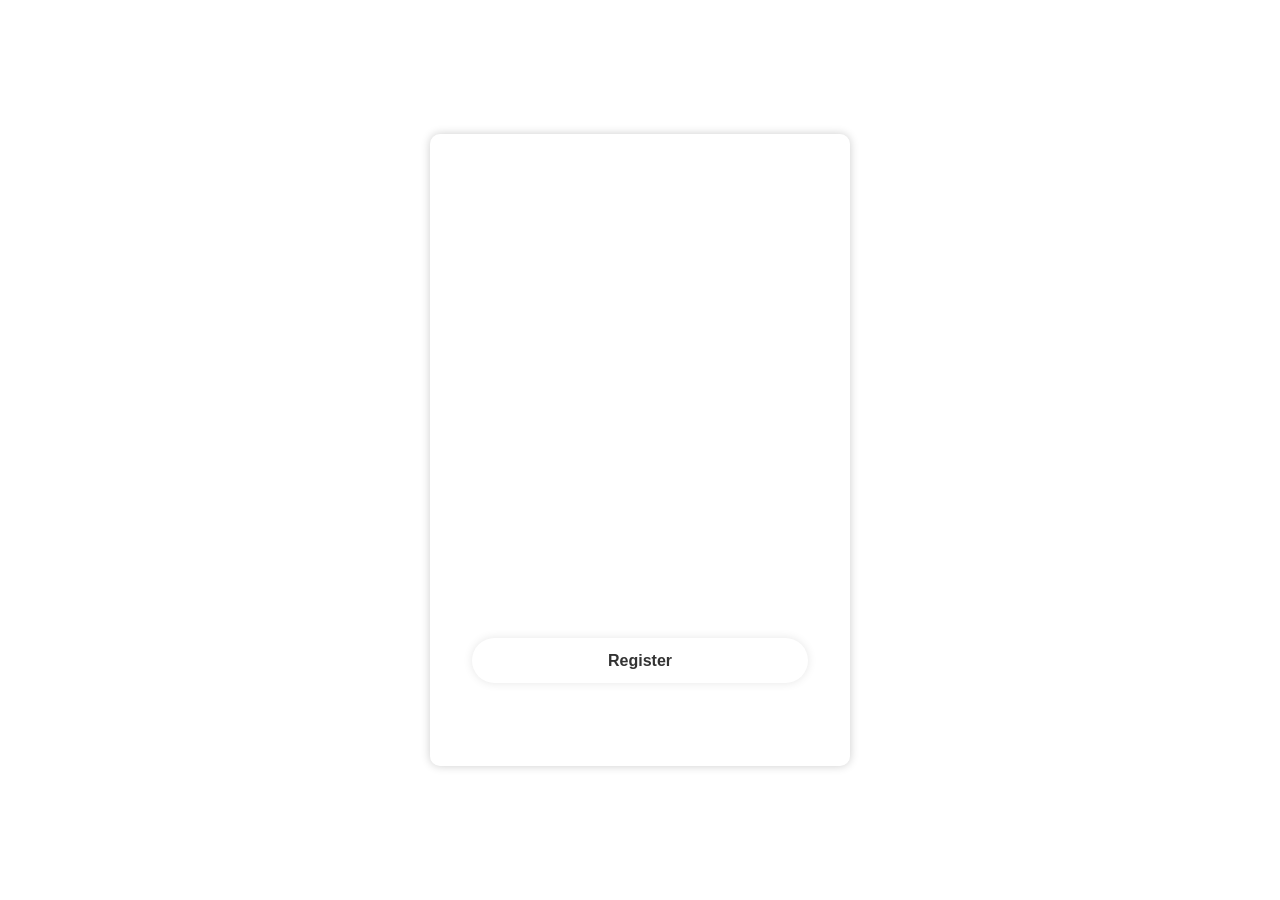
==== register.html @ 2690976f "Add files via upload" ====
<!DOCTYPE html>
<html lang="en">
<head>
    <meta charset="UTF-8">
    <meta name="viewport" content="width=device-width, initial-scale=1.0">
    <title>Register</title>

    <link rel="stylesheet" href="style.css">

    <link href="https://unpkg.com/boxicons@2.1.4/css/boxicons.min.css" rel="stylesheet">
</head>

<body>

    <div class="wrapper">

        <form action="">
            <h1>Register</h1>

            <div class="input-box">
                <input type="text" placeholder="Username" required>
                <i class="bx bxs-user"></i>
            </div>

            <div class="input-box">
                <input type="email" placeholder="Email Address" required>
                <i class="bx bxs-envelope"></i>
            </div>

            <div class="input-box">
                <input type="tel" placeholder="Phone Number" required>
                <i class="bx bxs-phone"></i>
            </div>

            <div class="input-box">
                <input type="password" placeholder="Password" required>
                <i class="bx bxs-lock-alt"></i>
            </div>

            <div class="input-box">
                <input type="password" placeholder="Confirm Password" required>
                <i class="bx bxs-shield"></i>
            </div>

            <button type="submit" class="btn">Register</button>

            <div class="register-link">
                <p>
                    Already have an account?
                    <a href="index.html">Login Here</a>
                </p>
            </div>

        </form>

    </div>

</body>
</html>
---- style.css ----
* {
    margin: 0;
    padding: 0;
    box-sizing: border-box;
    font-family: "Poppins", sans-serif;}

body {
    display: flex;
    justify-content: center;
    align-items: center;
    min-height: 100vh;
    background: url("img/img.png") no-repeat;
    background-size: cover;
    background-position: center;
}

.wrapper {
    width: 420px;

    background: transparent;
    border: 2px solid rgba(255, 255, 255, .2);

    backdrop-filter: blur(20px);

    box-shadow: 0 0 10px rgba(0, 0, 0, .2);

    color: #fff;
    border-radius: 10px;

    padding: 30px 40px;
}

.wrapper h1 {
    font-size: 36px;
    text-align: center;
}

.wrapper .input-box {
    position: relative;
    width: 100%;
    height: 50px;
    margin: 30px 0;
}

.input-box input {
    width: 100%;
    height: 100%;
    background: transparent;
    border: 2px solid rgba(255, 255, 255, .2);
    border-radius: 40px;
    outline: none;
    color: #fff;
    padding: 20px 45px 20px 20px;
}

.input-box input::placeholder {
    color: #fff;
}

.input-box i {
    position: absolute;

    right: 20px;
    top: 50%;

    transform: translateY(-50%);

    font-size: 20px;
}

.wrapper .remember-forgot {
    display: flex;
    justify-content: space-between;

    font-size: 14.5px;

    margin: -15px 0 15px;
}

.remember-forgot label input {
    accent-color: #fff;
}

.remember-forgot a {
    color: #fff;
    text-decoration: none;
}

.remember-forgot a:hover {
    text-decoration: underline;
}

.wrapper .btn {
    width: 100%;
    height: 45px;

    background: #fff;

    border: none;
    outline: none;

    border-radius: 40px;

    box-shadow: 0 0 10px rgba(0, 0, 0, .1);

    cursor: pointer;

    font-size: 16px;
    color: #333;
    font-weight: 600;
}

.wrapper .register-link {
    font-size: 14.5px;

    text-align: center;

    margin: 20px 0 15px;
}

.register-link p a {
    color: #fff;
    text-decoration: none;
    font-weight: 600;
}

.register-link p a:hover {
    text-decoration: underline;
}

@media (max-width: 600px) {

    body {
        padding: 20px;
    }

    .wrapper {
        width: 100%;
        max-width: 420px;
        padding: 25px 20px;
    }

    .wrapper h1 {
        font-size: 30px;
    }

    .wrapper .input-box {
        margin: 20px 0;
    }

    .wrapper .remember-forgot {
        font-size: 13px;
    }
}
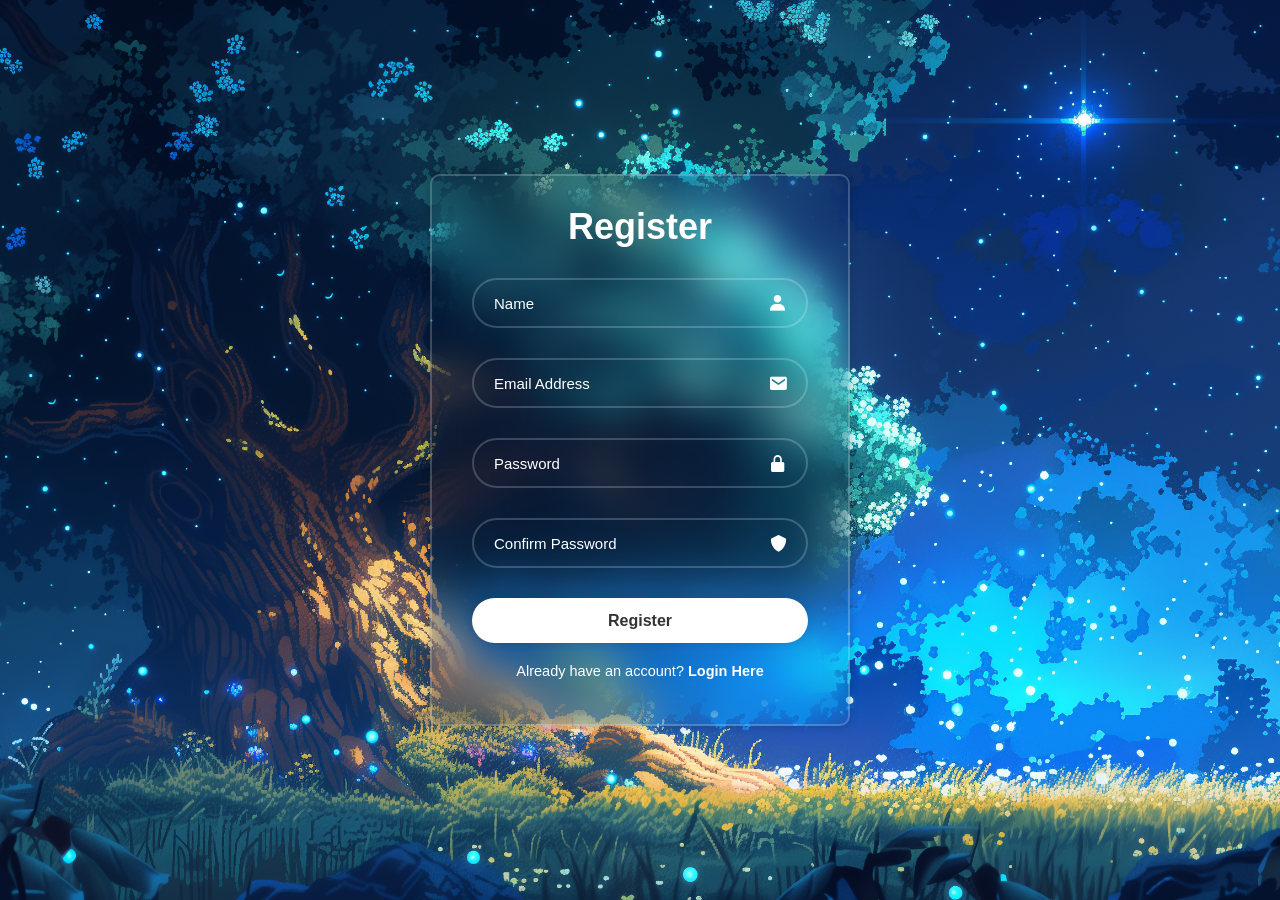
==== commit d847d53c: "Add files via upload" ====
--- a/register.html
+++ b/register.html
@@ -1,59 +1,84 @@
 <!DOCTYPE html>
+
 <html lang="en">
 <head>
     <meta charset="UTF-8">
     <meta name="viewport" content="width=device-width, initial-scale=1.0">
     <title>Register</title>
 
-    <link rel="stylesheet" href="style.css">
 
-    <link href="https://unpkg.com/boxicons@2.1.4/css/boxicons.min.css" rel="stylesheet">
+<link rel="stylesheet" href="style.css">
+<link href="https://unpkg.com/boxicons@2.1.4/css/boxicons.min.css" rel="stylesheet">
+
+
 </head>
 
 <body>
 
-    <div class="wrapper">
+<div class="wrapper">
 
-        <form action="">
-            <h1>Register</h1>
 
-            <div class="input-box">
-                <input type="text" placeholder="Username" required>
-                <i class="bx bxs-user"></i>
-            </div>
+<form action="">
 
-            <div class="input-box">
-                <input type="email" placeholder="Email Address" required>
-                <i class="bx bxs-envelope"></i>
-            </div>
+    <h1>Register</h1>
 
-            <div class="input-box">
-                <input type="tel" placeholder="Phone Number" required>
-                <i class="bx bxs-phone"></i>
-            </div>
-
-            <div class="input-box">
-                <input type="password" placeholder="Password" required>
-                <i class="bx bxs-lock-alt"></i>
-            </div>
-
-            <div class="input-box">
-                <input type="password" placeholder="Confirm Password" required>
-                <i class="bx bxs-shield"></i>
-            </div>
-
-            <button type="submit" class="btn">Register</button>
-
-            <div class="register-link">
-                <p>
-                    Already have an account?
-                    <a href="index.html">Login Here</a>
-                </p>
-            </div>
-
-        </form>
-
+    <div class="input-box">
+        <input 
+            type="text"
+            placeholder="Name"
+            required
+            minlength="2"
+            pattern="[A-Za-z ]+"
+            title="Please enter a valid name using letters only."
+        >
+        <i class="bx bxs-user"></i>
     </div>
 
+    <div class="input-box">
+        <input 
+            type="email"
+            placeholder="Email Address"
+            required
+            title="Please enter a valid email address."
+        >
+        <i class="bx bxs-envelope"></i>
+    </div>
+
+    <div class="input-box">
+        <input 
+            type="password"
+            placeholder="Password"
+            required
+            minlength="6"
+            title="Password must be at least 6 characters."
+        >
+        <i class="bx bxs-lock-alt"></i>
+    </div>
+
+    <div class="input-box">
+        <input 
+            type="password"
+            placeholder="Confirm Password"
+            required
+            minlength="6"
+            title="Please enter your password again."
+        >
+        <i class="bx bxs-shield"></i>
+    </div>
+
+    <button type="submit" class="btn">Register</button>
+
+    <div class="register-link">
+        <p>
+            Already have an account?
+            <a href="index.html">Login Here</a>
+        </p>
+    </div>
+
+</form>
+
+
+</div>
+
 </body>
-</html>+</html>
--- a/style.css
+++ b/style.css
@@ -1,154 +1,173 @@
 * {
-    margin: 0;
-    padding: 0;
-    box-sizing: border-box;
-    font-family: "Poppins", sans-serif;}
+  margin: 0;
+  padding: 0;
+  box-sizing: border-box;
+  font-family: "Poppins", sans-serif;
+  }
 
 body {
-    display: flex;
-    justify-content: center;
-    align-items: center;
-    min-height: 100vh;
-    background: url("img/img.png") no-repeat;
-    background-size: cover;
-    background-position: center;
+display: flex;
+justify-content: center;
+align-items: center;
+min-height: 100vh;
+background: url("img/img.png") no-repeat;
+background-size: cover;
+background-position: center;
 }
 
 .wrapper {
-    width: 420px;
-
-    background: transparent;
-    border: 2px solid rgba(255, 255, 255, .2);
-
-    backdrop-filter: blur(20px);
-
-    box-shadow: 0 0 10px rgba(0, 0, 0, .2);
-
-    color: #fff;
-    border-radius: 10px;
-
-    padding: 30px 40px;
+width: 420px;
+background: transparent;
+border: 2px solid rgba(255, 255, 255, .2);
+backdrop-filter: blur(20px);
+box-shadow: 0 0 10px rgba(0, 0, 0, .2);
+color: #fff;
+border-radius: 10px;
+padding: 30px 40px;
 }
 
 .wrapper h1 {
-    font-size: 36px;
-    text-align: center;
+font-size: 36px;
+text-align: center;
 }
 
 .wrapper .input-box {
-    position: relative;
-    width: 100%;
-    height: 50px;
-    margin: 30px 0;
+position: relative;
+width: 100%;
+height: 50px;
+margin: 30px 0;
 }
 
 .input-box input {
-    width: 100%;
-    height: 100%;
-    background: transparent;
-    border: 2px solid rgba(255, 255, 255, .2);
-    border-radius: 40px;
-    outline: none;
-    color: #fff;
-    padding: 20px 45px 20px 20px;
+width: 100%;
+height: 100%;
+background: transparent;
+border: 2px solid rgba(255, 255, 255, .2);
+border-radius: 40px;
+outline: none;
+color: #fff;
+padding: 20px 45px 20px 20px;
+font-size: 15px;
 }
 
 .input-box input::placeholder {
-    color: #fff;
+color: #fff;
 }
 
 .input-box i {
-    position: absolute;
-
-    right: 20px;
-    top: 50%;
-
-    transform: translateY(-50%);
-
-    font-size: 20px;
+position: absolute;
+right: 20px;
+top: 50%;
+transform: translateY(-50%);
+font-size: 20px;
 }
 
+
+
+/* Invalid input */
+.input-box input:invalid:not(:placeholder-shown) {
+border-color: #ff6b6b;
+}
+
+
+.input-box input:valid:not(:placeholder-shown) {
+border-color: #90ee90;
+}
+
+/* Empty input */
+.input-box input:placeholder-shown {
+border-color: rgba(255, 255, 255, .2);
+}
+
+
+.input-box input:focus:invalid {
+border-color: #ff6b6b;
+}
+
+
 .wrapper .remember-forgot {
-    display: flex;
-    justify-content: space-between;
-
-    font-size: 14.5px;
-
-    margin: -15px 0 15px;
+display: flex;
+justify-content: space-between;
+font-size: 14.5px;
+margin: -15px 0 15px;
 }
 
 .remember-forgot label input {
-    accent-color: #fff;
+accent-color: #fff;
 }
 
 .remember-forgot a {
-    color: #fff;
-    text-decoration: none;
+color: #fff;
+text-decoration: none;
 }
 
 .remember-forgot a:hover {
-    text-decoration: underline;
+text-decoration: underline;
 }
 
+
 .wrapper .btn {
-    width: 100%;
-    height: 45px;
-
-    background: #fff;
-
-    border: none;
-    outline: none;
-
-    border-radius: 40px;
-
-    box-shadow: 0 0 10px rgba(0, 0, 0, .1);
-
-    cursor: pointer;
-
-    font-size: 16px;
-    color: #333;
-    font-weight: 600;
+width: 100%;
+height: 45px;
+background: #fff;
+border: none;
+outline: none;
+border-radius: 40px;
+box-shadow: 0 0 10px rgba(0, 0, 0, .1);
+cursor: pointer;
+font-size: 16px;
+color: #333;
+font-weight: 600;
 }
 
+.wrapper .btn:hover {
+background: #f0f0f0;
+}
+
+
 .wrapper .register-link {
-    font-size: 14.5px;
-
-    text-align: center;
-
-    margin: 20px 0 15px;
+font-size: 14.5px;
+text-align: center;
+margin: 20px 0 15px;
 }
 
 .register-link p a {
-    color: #fff;
-    text-decoration: none;
-    font-weight: 600;
+color: #fff;
+text-decoration: none;
+font-weight: 600;
 }
 
 .register-link p a:hover {
-    text-decoration: underline;
+text-decoration: underline;
 }
 
 @media (max-width: 600px) {
 
-    body {
-        padding: 20px;
-    }
 
-    .wrapper {
-        width: 100%;
-        max-width: 420px;
-        padding: 25px 20px;
-    }
+body {
+    padding: 20px;
+}
 
-    .wrapper h1 {
-        font-size: 30px;
-    }
+.wrapper {
+    width: 100%;
+    max-width: 420px;
+    padding: 25px 20px;
+}
 
-    .wrapper .input-box {
-        margin: 20px 0;
-    }
+.wrapper h1 {
+    font-size: 30px;
+}
 
-    .wrapper .remember-forgot {
-        font-size: 13px;
-    }
-}+.wrapper .input-box {
+    margin: 20px 0;
+}
+
+.wrapper .remember-forgot {
+    font-size: 13px;
+}
+
+.input-box input {
+    font-size: 14px;
+}
+
+}
